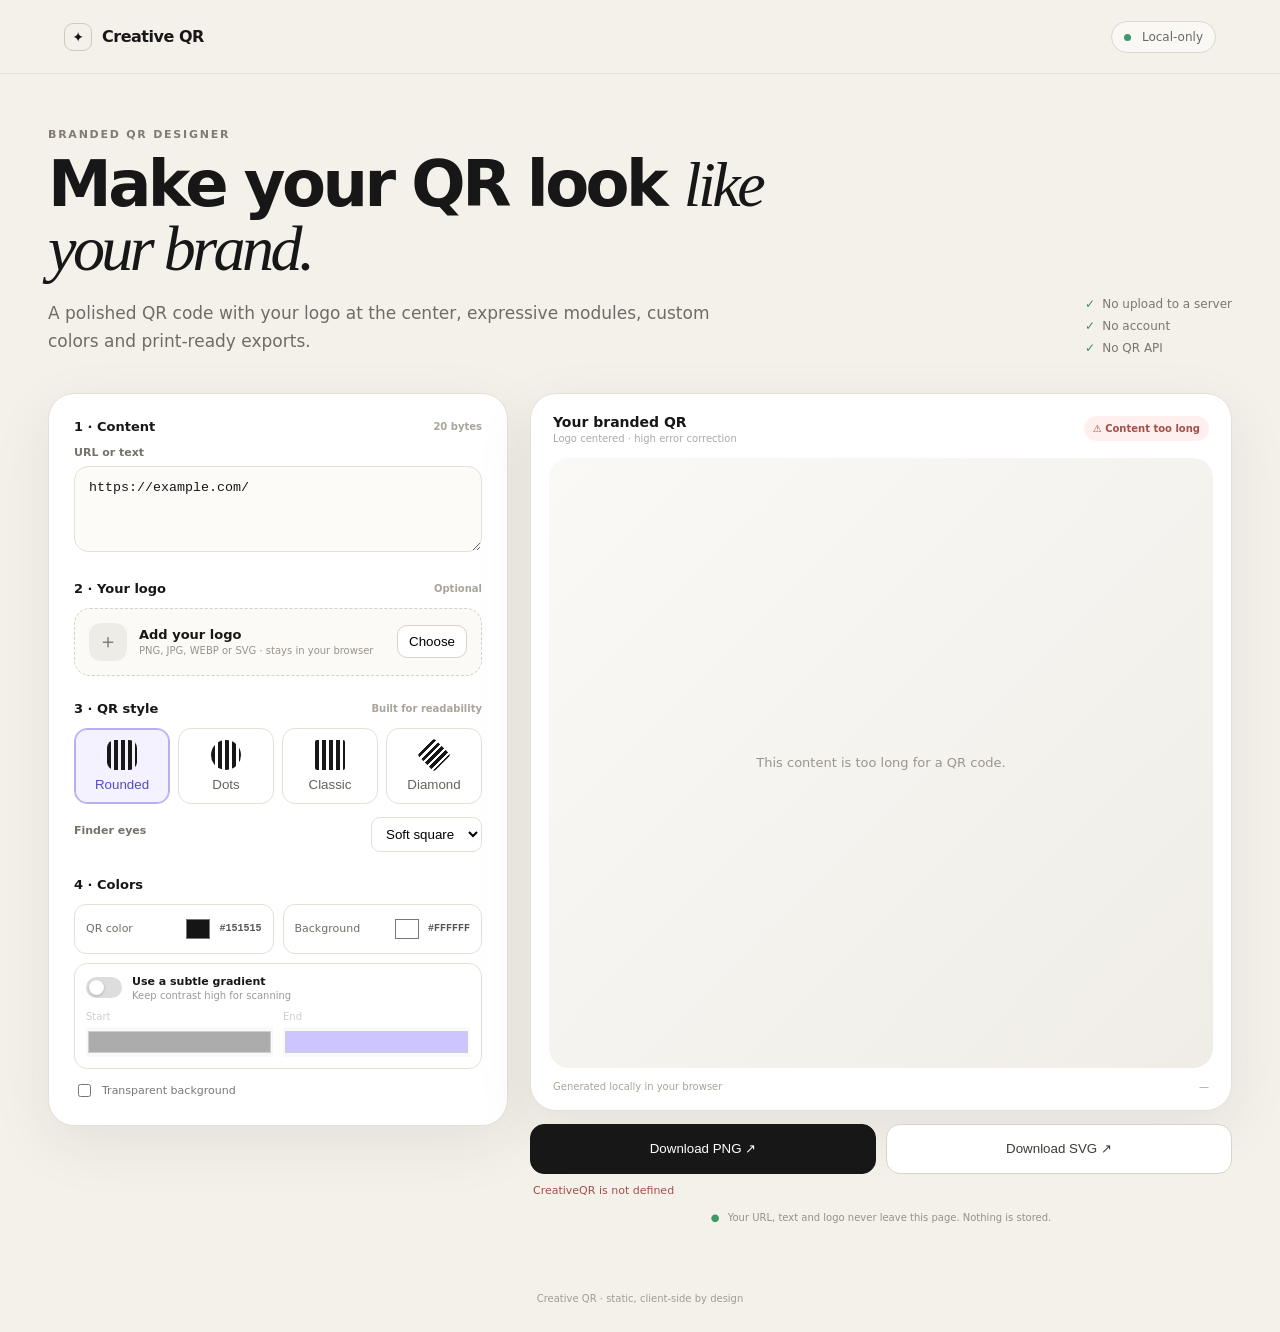
==== index.html @ ebb6e513 "Add files via upload" ====
<!doctype html>
<html lang="en">
<head>
<meta charset="utf-8"><meta name="viewport" content="width=device-width,initial-scale=1">
<meta name="theme-color" content="#f4f1eb"><title>Creative QR — branded QR designer</title>
<link rel="stylesheet" href="style.css">
</head>
<body>
<header class="topbar"><a class="brand" href="#" aria-label="Creative QR home"><span class="brand-mark">✦</span><span>Creative QR</span></a><span class="local-badge"><span class="dot"></span> Local-only</span></header>
<main class="shell">
<section class="hero"><div><p class="eyebrow">BRANDED QR DESIGNER</p><h1>Make your QR look <em>like your brand.</em></h1><p class="lede">A polished QR code with your logo at the center, expressive modules, custom colors and print-ready exports.</p></div><div class="hero-points"><span>No upload to a server</span><span>No account</span><span>No QR API</span></div></section>
<div class="workspace">
<section class="controls card">
  <div class="section-title"><span>1 · Content</span><span class="tiny" id="charCount">0 bytes</span></div>
  <div class="field"><label for="content">URL or text</label><textarea id="content" rows="3" spellcheck="false">https://example.com/</textarea></div>

  <div class="section-title"><span>2 · Your logo</span><span class="tiny">Optional</span></div>
  <div class="logo-upload" id="logoDrop">
    <input id="logoFile" type="file" accept="image/png,image/jpeg,image/webp,image/svg+xml" hidden>
    <div class="upload-icon">＋</div><div class="upload-copy"><strong id="uploadTitle">Add your logo</strong><small id="uploadHint">PNG, JPG, WEBP or SVG · stays in your browser</small></div><button type="button" id="chooseLogo" class="mini-btn">Choose</button>
  </div>
  <div class="logo-controls disabled" id="logoControls">
    <label class="range-line"><span>Logo size</span><output id="logoSizeOut">22%</output><input id="logoSize" type="range" min="14" max="30" value="22"></label>
    <div class="segmented" role="group" aria-label="Logo shape"><button class="seg active" data-logo-shape="square">Rounded square</button><button class="seg" data-logo-shape="circle">Circle</button></div>
    <button type="button" id="removeLogo" class="text-btn">Remove logo</button>
  </div>

  <div class="section-title"><span>3 · QR style</span><span class="tiny">Built for readability</span></div>
  <div class="style-grid">
    <button class="style-btn active" data-style="rounded"><span class="style-preview rounded-preview"></span><span>Rounded</span></button>
    <button class="style-btn" data-style="circle"><span class="style-preview circle-preview"></span><span>Dots</span></button>
    <button class="style-btn" data-style="square"><span class="style-preview square-preview"></span><span>Classic</span></button>
    <button class="style-btn" data-style="diamond"><span class="style-preview diamond-preview"></span><span>Diamond</span></button>
  </div>
  <div class="eye-row"><label for="eyeStyle">Finder eyes</label><select id="eyeStyle"><option value="soft">Soft square</option><option value="classic">Classic</option><option value="circle">Circle</option></select></div>

  <div class="section-title"><span>4 · Colors</span></div>
  <div class="color-grid">
    <label class="color-field"><span>QR color</span><span><input id="fg" type="color" value="#151515"><code id="fgHex">#151515</code></span></label>
    <label class="color-field"><span>Background</span><span><input id="bg" type="color" value="#ffffff"><code id="bgHex">#FFFFFF</code></span></label>
  </div>
  <div class="gradient-card"><div class="toggle-line"><label class="switch"><input id="gradient" type="checkbox"><span></span></label><div><strong>Use a subtle gradient</strong><small>Keep contrast high for scanning</small></div></div><div id="gradientColors" class="gradient-colors disabled"><label>Start <input id="ga" type="color" value="#151515"></label><label>End <input id="gb" type="color" value="#725cff"></label></div></div>
  <label class="check-line"><input id="transparent" type="checkbox"><span>Transparent background</span></label>
</section>
<section class="preview-col">
  <div class="preview-card card"><div class="preview-head"><div><span class="preview-title">Your branded QR</span><span class="preview-sub">Logo centered · high error correction</span></div><span id="status" class="status good">✓ Scan-ready</span></div><div id="preview" class="preview"><div class="empty">Generating…</div></div><div class="preview-foot"><span>Generated locally in your browser</span><span id="versionInfo">—</span></div></div>
  <div class="download-row"><button id="png" class="download primary">Download PNG <span>↗</span></button><button id="svg" class="download">Download SVG <span>↗</span></button></div>
  <p id="message" class="message"></p>
  <div class="privacy-note"><span>●</span> Your URL, text and logo never leave this page. Nothing is stored.</div>
</section>
</div>
</main><footer>Creative QR · static, client-side by design</footer>
<script src="src/qr-engine.js"></script><script src="app.js"></script>
</body></html>
---- style.css ----
:root{--paper:#f4f1eb;--card:#fff;--ink:#171717;--muted:#77736c;--line:#e5e0d7;--accent:#6e5cf4;--accent-soft:#eeeaff;--good:#28734b;--warn:#a46714;--shadow:0 18px 60px rgba(35,30,20,.08)}*{box-sizing:border-box}html{background:var(--paper)}body{margin:0;color:var(--ink);font-family:Inter,ui-sans-serif,system-ui,-apple-system,BlinkMacSystemFont,"Segoe UI",sans-serif;min-height:100vh}.topbar{height:74px;border-bottom:1px solid rgba(30,25,18,.08);display:flex;align-items:center;justify-content:space-between;padding:0 5vw}.brand{display:flex;gap:10px;align-items:center;color:inherit;text-decoration:none;font-weight:800;letter-spacing:-.03em}.brand-mark{display:grid;place-items:center;width:28px;height:28px;border:1px solid #cfc9bf;border-radius:9px;font-size:14px}.local-badge{font-size:12px;color:#6c6861;border:1px solid #ddd7cd;background:#faf8f4;border-radius:999px;padding:8px 12px}.dot{display:inline-block;width:7px;height:7px;border-radius:50%;background:#3d9a68;margin-right:7px}.shell{max-width:1240px;margin:auto;padding:54px 28px 70px}.hero{display:flex;justify-content:space-between;gap:40px;align-items:end;margin-bottom:38px}.eyebrow{font-size:11px;font-weight:800;letter-spacing:.16em;color:#817b72;margin:0 0 12px}.hero h1{font-size:clamp(40px,5vw,68px);line-height:.98;letter-spacing:-.055em;margin:0;max-width:760px}.hero h1 em{font-family:Georgia,serif;font-weight:500}.lede{max-width:690px;color:#706c65;font-size:17px;line-height:1.6;margin:20px 0 0}.hero-points{display:flex;flex-direction:column;gap:8px;white-space:nowrap;color:#7b766e;font-size:12px}.hero-points span:before{content:'✓';margin-right:7px;color:#3b8b61}.workspace{display:grid;grid-template-columns:minmax(360px,460px) minmax(0,1fr);gap:22px;align-items:start}.card{background:var(--card);border:1px solid var(--line);border-radius:26px;box-shadow:var(--shadow)}.controls{padding:25px}.section-title{display:flex;justify-content:space-between;align-items:center;font-size:13px;font-weight:800;margin:0 0 12px}.section-title:not(:first-child){margin-top:25px}.tiny{font-size:10px;color:#aaa49a;font-weight:600}.field label,.eye-row label{display:block;font-size:11px;color:#777269;margin:0 0 7px;font-weight:700}.field textarea{width:100%;resize:vertical;border:1px solid var(--line);border-radius:14px;padding:13px 14px;font:14px/1.5 inherit;color:var(--ink);outline:none;background:#fcfbf8;min-height:86px}.field textarea:focus{border-color:#aaa1e9;box-shadow:0 0 0 3px var(--accent-soft)}.logo-upload{display:flex;align-items:center;gap:12px;border:1px dashed #d6d0c6;background:#fbfaf7;border-radius:16px;padding:14px;cursor:pointer;transition:.18s}.logo-upload:hover,.logo-upload.drag{border-color:#9e94ed;background:#f8f6ff}.upload-icon{width:38px;height:38px;border-radius:12px;background:#eeece7;display:grid;place-items:center;font-size:20px;color:#777269}.upload-copy{display:flex;flex-direction:column;gap:3px;flex:1}.upload-copy strong{font-size:13px}.upload-copy small{font-size:10px;color:#99938a}.mini-btn{border:1px solid #d8d2c8;background:#fff;border-radius:10px;padding:8px 11px;font:700 11px inherit;cursor:pointer}.logo-controls{padding:13px 2px 0}.logo-controls.disabled{display:none}.range-line{display:grid;grid-template-columns:1fr auto;gap:8px;align-items:center;font-size:12px;color:#716d66}.range-line output{font-size:11px;color:#aaa}.range-line input{grid-column:1/-1;width:100%;accent-color:var(--accent)}.segmented{display:flex;gap:6px;margin:12px 0}.seg{flex:1;border:1px solid var(--line);background:#fff;border-radius:10px;padding:8px;font:700 10px inherit;color:#777;cursor:pointer}.seg.active{border-color:#b6aef1;background:#f2efff;color:#5e50cf}.text-btn{border:0;background:none;padding:2px 0;color:#8d625c;font:700 11px inherit;cursor:pointer}.style-grid{display:grid;grid-template-columns:repeat(4,1fr);gap:8px}.style-btn{border:1px solid var(--line);background:#fff;border-radius:13px;padding:11px 5px;display:flex;align-items:center;gap:7px;justify-content:center;flex-direction:column;font:700 10px inherit;color:#67635c;cursor:pointer}.style-btn.active{border-color:#b7aff0;background:#f5f2ff;color:#5548c8;box-shadow:inset 0 0 0 1px #b7aff0}.style-preview{display:block;width:30px;height:30px;position:relative;background:repeating-linear-gradient(90deg,#171717 0 4px,transparent 4px 7px);border-radius:8px}.circle-preview{border-radius:50%}.square-preview{border-radius:2px}.diamond-preview{transform:scale(.78) rotate(45deg);border-radius:3px}.eye-row{display:flex;align-items:center;justify-content:space-between;margin-top:13px}.eye-row select{border:1px solid var(--line);background:#fff;border-radius:9px;padding:8px 10px;font:11px inherit}.color-grid{display:grid;grid-template-columns:1fr 1fr;gap:9px}.color-field{display:flex;justify-content:space-between;align-items:center;border:1px solid var(--line);border-radius:12px;padding:10px 11px;font-size:11px;color:#716d66}.color-field>span:last-child{display:flex;align-items:center;gap:7px}.color-field input{width:28px;height:28px;padding:0;border:0;background:none;cursor:pointer}.color-field code{font:600 10px ui-monospace,SFMono-Regular,Menlo,monospace;color:#555}.gradient-card{margin-top:9px;border:1px solid var(--line);border-radius:13px;padding:11px}.toggle-line{display:flex;gap:10px;align-items:center}.toggle-line strong{display:block;font-size:11px}.toggle-line small{display:block;color:#999;font-size:10px;margin-top:2px}.switch{position:relative;width:36px;height:21px;display:block}.switch input{display:none}.switch span{position:absolute;inset:0;border-radius:20px;background:#ddd}.switch span:after{content:'';position:absolute;width:15px;height:15px;top:3px;left:3px;background:white;border-radius:50%;transition:.15s;box-shadow:0 1px 3px #aaa}.switch input:checked+span{background:var(--accent)}.switch input:checked+span:after{transform:translateX(15px)}.gradient-colors{display:flex;gap:10px;padding-top:10px}.gradient-colors.disabled{opacity:.35;pointer-events:none}.gradient-colors label{flex:1;font-size:10px;color:#777}.gradient-colors input{display:block;margin-top:5px;width:100%;height:30px;border:0;padding:0}.check-line{display:flex;gap:8px;align-items:center;margin-top:12px;font-size:11px;color:#777}.check-line input{accent-color:var(--accent)}.preview-col{min-width:0}.preview-card{padding:18px}.preview-head{display:flex;align-items:center;justify-content:space-between;padding:2px 4px 14px}.preview-title{display:block;font-size:14px;font-weight:800}.preview-sub{display:block;font-size:10px;color:#aaa;margin-top:3px}.status{font-size:10px;border-radius:999px;padding:7px 9px;font-weight:800}.status.good{background:#eef8f1;color:var(--good)}.status.warn{background:#fff6e8;color:var(--warn)}.status.bad{background:#fff0ef;color:#a24f49}.preview{min-height:610px;border-radius:20px;background:linear-gradient(135deg,#faf9f6,#f0ede7);display:grid;place-items:center;overflow:hidden;padding:46px}.preview svg{width:min(100%,520px);height:auto;display:block;filter:drop-shadow(0 14px 24px rgba(20,18,12,.08))}.empty{color:#9b968d;font-size:13px}.preview-foot{display:flex;justify-content:space-between;padding:13px 4px 0;color:#aaa39a;font-size:10px}.download-row{display:grid;grid-template-columns:1fr 1fr;gap:10px;margin-top:13px}.download{height:50px;border:1px solid #d9d3ca;background:#fff;border-radius:14px;font:800 12px inherit;color:#3f3b35;cursor:pointer}.download.primary{background:#171717;color:#fff;border-color:#171717}.download:hover{transform:translateY(-1px)}.message{min-height:18px;color:#a24f49;font-size:11px;margin:10px 3px}.privacy-note{font-size:10px;color:#969088;text-align:center;margin-top:9px}.privacy-note span{color:#3d9a68;margin-right:5px}footer{text-align:center;color:#a19b92;font-size:10px;padding:0 0 28px}@media(max-width:900px){.hero{align-items:start;flex-direction:column}.hero-points{flex-direction:row;flex-wrap:wrap}.workspace{grid-template-columns:1fr}.preview{min-height:500px}}@media(max-width:560px){.shell{padding:32px 15px 50px}.topbar{padding:0 18px}.hero h1{font-size:42px}.controls{padding:18px;border-radius:20px}.style-grid{grid-template-columns:repeat(2,1fr)}.preview{min-height:390px;padding:22px}.download-row{grid-template-columns:1fr}.color-grid{grid-template-columns:1fr}.hero-points{font-size:10px}.preview-head{align-items:start;gap:10px}}
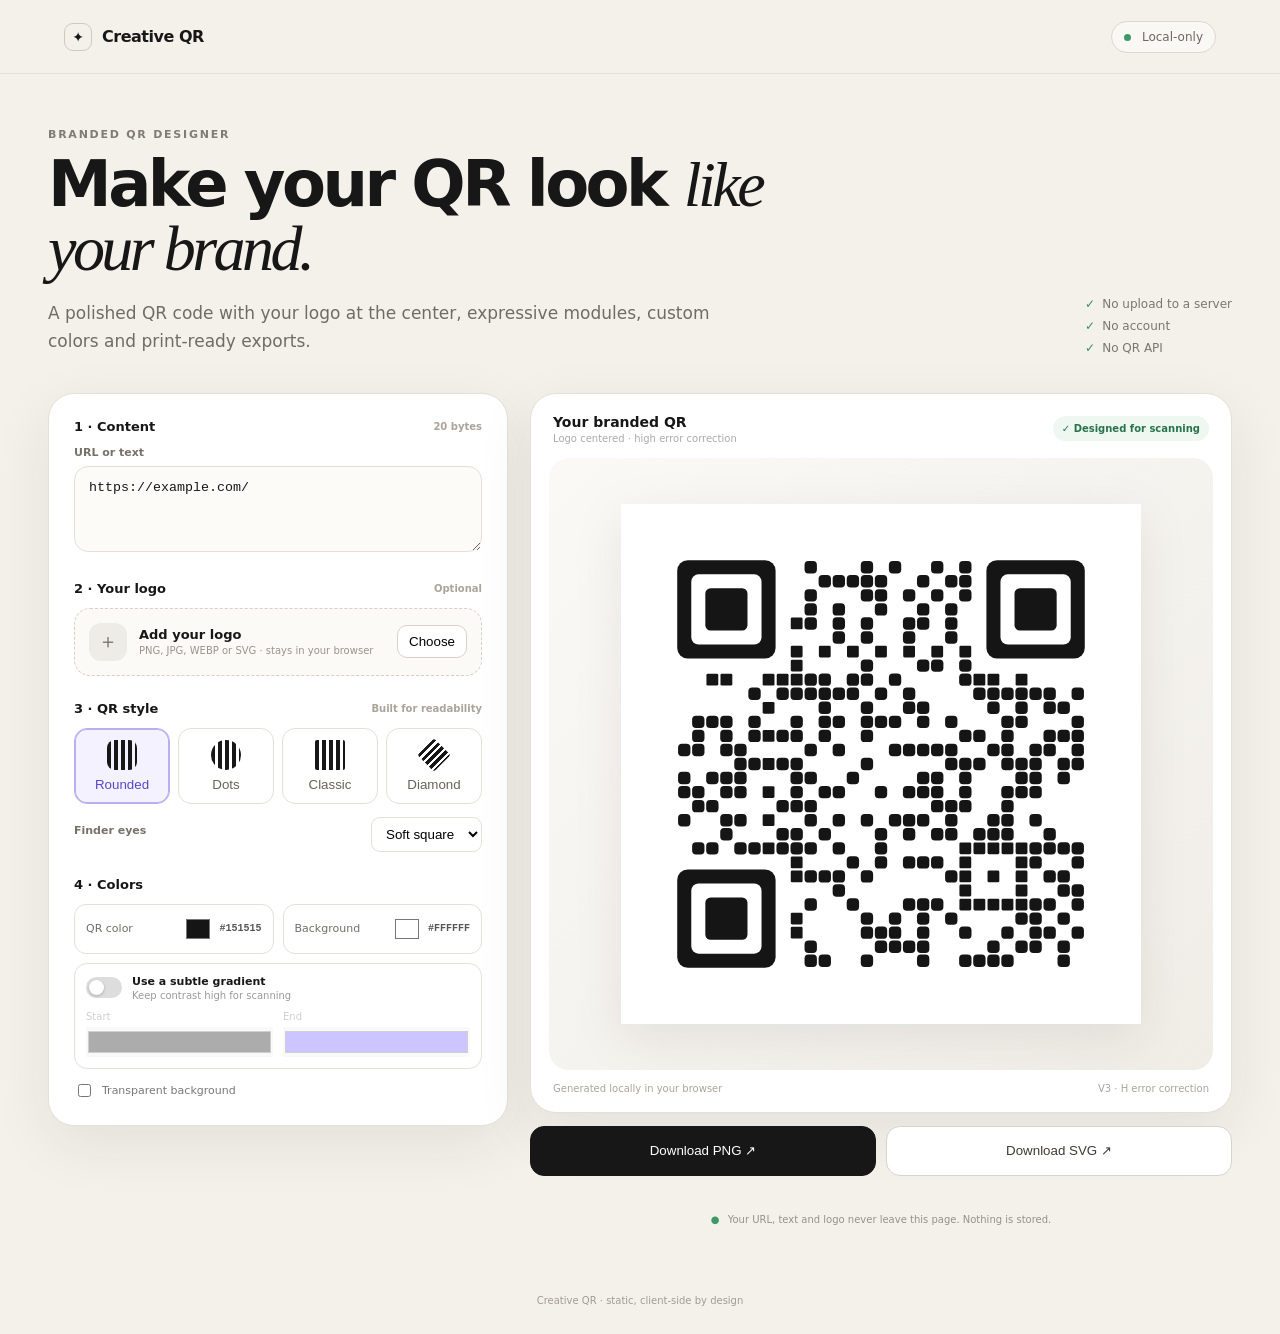
==== commit 18abb614: "Rename index-5.html to index.html" ====
--- a/index.html
+++ b/index.html
@@ -3,7 +3,10 @@
 <head>
 <meta charset="utf-8"><meta name="viewport" content="width=device-width,initial-scale=1">
 <meta name="theme-color" content="#f4f1eb"><title>Creative QR — branded QR designer</title>
-<link rel="stylesheet" href="style.css">
+<style>
+:root{--paper:#f4f1eb;--card:#fff;--ink:#171717;--muted:#77736c;--line:#e5e0d7;--accent:#6e5cf4;--accent-soft:#eeeaff;--good:#28734b;--warn:#a46714;--shadow:0 18px 60px rgba(35,30,20,.08)}*{box-sizing:border-box}html{background:var(--paper)}body{margin:0;color:var(--ink);font-family:Inter,ui-sans-serif,system-ui,-apple-system,BlinkMacSystemFont,"Segoe UI",sans-serif;min-height:100vh}.topbar{height:74px;border-bottom:1px solid rgba(30,25,18,.08);display:flex;align-items:center;justify-content:space-between;padding:0 5vw}.brand{display:flex;gap:10px;align-items:center;color:inherit;text-decoration:none;font-weight:800;letter-spacing:-.03em}.brand-mark{display:grid;place-items:center;width:28px;height:28px;border:1px solid #cfc9bf;border-radius:9px;font-size:14px}.local-badge{font-size:12px;color:#6c6861;border:1px solid #ddd7cd;background:#faf8f4;border-radius:999px;padding:8px 12px}.dot{display:inline-block;width:7px;height:7px;border-radius:50%;background:#3d9a68;margin-right:7px}.shell{max-width:1240px;margin:auto;padding:54px 28px 70px}.hero{display:flex;justify-content:space-between;gap:40px;align-items:end;margin-bottom:38px}.eyebrow{font-size:11px;font-weight:800;letter-spacing:.16em;color:#817b72;margin:0 0 12px}.hero h1{font-size:clamp(40px,5vw,68px);line-height:.98;letter-spacing:-.055em;margin:0;max-width:760px}.hero h1 em{font-family:Georgia,serif;font-weight:500}.lede{max-width:690px;color:#706c65;font-size:17px;line-height:1.6;margin:20px 0 0}.hero-points{display:flex;flex-direction:column;gap:8px;white-space:nowrap;color:#7b766e;font-size:12px}.hero-points span:before{content:'✓';margin-right:7px;color:#3b8b61}.workspace{display:grid;grid-template-columns:minmax(360px,460px) minmax(0,1fr);gap:22px;align-items:start}.card{background:var(--card);border:1px solid var(--line);border-radius:26px;box-shadow:var(--shadow)}.controls{padding:25px}.section-title{display:flex;justify-content:space-between;align-items:center;font-size:13px;font-weight:800;margin:0 0 12px}.section-title:not(:first-child){margin-top:25px}.tiny{font-size:10px;color:#aaa49a;font-weight:600}.field label,.eye-row label{display:block;font-size:11px;color:#777269;margin:0 0 7px;font-weight:700}.field textarea{width:100%;resize:vertical;border:1px solid var(--line);border-radius:14px;padding:13px 14px;font:14px/1.5 inherit;color:var(--ink);outline:none;background:#fcfbf8;min-height:86px}.field textarea:focus{border-color:#aaa1e9;box-shadow:0 0 0 3px var(--accent-soft)}.logo-upload{display:flex;align-items:center;gap:12px;border:1px dashed #d6d0c6;background:#fbfaf7;border-radius:16px;padding:14px;cursor:pointer;transition:.18s}.logo-upload:hover,.logo-upload.drag{border-color:#9e94ed;background:#f8f6ff}.upload-icon{width:38px;height:38px;border-radius:12px;background:#eeece7;display:grid;place-items:center;font-size:20px;color:#777269}.upload-copy{display:flex;flex-direction:column;gap:3px;flex:1}.upload-copy strong{font-size:13px}.upload-copy small{font-size:10px;color:#99938a}.mini-btn{border:1px solid #d8d2c8;background:#fff;border-radius:10px;padding:8px 11px;font:700 11px inherit;cursor:pointer}.logo-controls{padding:13px 2px 0}.logo-controls.disabled{display:none}.range-line{display:grid;grid-template-columns:1fr auto;gap:8px;align-items:center;font-size:12px;color:#716d66}.range-line output{font-size:11px;color:#aaa}.range-line input{grid-column:1/-1;width:100%;accent-color:var(--accent)}.segmented{display:flex;gap:6px;margin:12px 0}.seg{flex:1;border:1px solid var(--line);background:#fff;border-radius:10px;padding:8px;font:700 10px inherit;color:#777;cursor:pointer}.seg.active{border-color:#b6aef1;background:#f2efff;color:#5e50cf}.text-btn{border:0;background:none;padding:2px 0;color:#8d625c;font:700 11px inherit;cursor:pointer}.style-grid{display:grid;grid-template-columns:repeat(4,1fr);gap:8px}.style-btn{border:1px solid var(--line);background:#fff;border-radius:13px;padding:11px 5px;display:flex;align-items:center;gap:7px;justify-content:center;flex-direction:column;font:700 10px inherit;color:#67635c;cursor:pointer}.style-btn.active{border-color:#b7aff0;background:#f5f2ff;color:#5548c8;box-shadow:inset 0 0 0 1px #b7aff0}.style-preview{display:block;width:30px;height:30px;position:relative;background:repeating-linear-gradient(90deg,#171717 0 4px,transparent 4px 7px);border-radius:8px}.circle-preview{border-radius:50%}.square-preview{border-radius:2px}.diamond-preview{transform:scale(.78) rotate(45deg);border-radius:3px}.eye-row{display:flex;align-items:center;justify-content:space-between;margin-top:13px}.eye-row select{border:1px solid var(--line);background:#fff;border-radius:9px;padding:8px 10px;font:11px inherit}.color-grid{display:grid;grid-template-columns:1fr 1fr;gap:9px}.color-field{display:flex;justify-content:space-between;align-items:center;border:1px solid var(--line);border-radius:12px;padding:10px 11px;font-size:11px;color:#716d66}.color-field>span:last-child{display:flex;align-items:center;gap:7px}.color-field input{width:28px;height:28px;padding:0;border:0;background:none;cursor:pointer}.color-field code{font:600 10px ui-monospace,SFMono-Regular,Menlo,monospace;color:#555}.gradient-card{margin-top:9px;border:1px solid var(--line);border-radius:13px;padding:11px}.toggle-line{display:flex;gap:10px;align-items:center}.toggle-line strong{display:block;font-size:11px}.toggle-line small{display:block;color:#999;font-size:10px;margin-top:2px}.switch{position:relative;width:36px;height:21px;display:block}.switch input{display:none}.switch span{position:absolute;inset:0;border-radius:20px;background:#ddd}.switch span:after{content:'';position:absolute;width:15px;height:15px;top:3px;left:3px;background:white;border-radius:50%;transition:.15s;box-shadow:0 1px 3px #aaa}.switch input:checked+span{background:var(--accent)}.switch input:checked+span:after{transform:translateX(15px)}.gradient-colors{display:flex;gap:10px;padding-top:10px}.gradient-colors.disabled{opacity:.35;pointer-events:none}.gradient-colors label{flex:1;font-size:10px;color:#777}.gradient-colors input{display:block;margin-top:5px;width:100%;height:30px;border:0;padding:0}.check-line{display:flex;gap:8px;align-items:center;margin-top:12px;font-size:11px;color:#777}.check-line input{accent-color:var(--accent)}.preview-col{min-width:0}.preview-card{padding:18px}.preview-head{display:flex;align-items:center;justify-content:space-between;padding:2px 4px 14px}.preview-title{display:block;font-size:14px;font-weight:800}.preview-sub{display:block;font-size:10px;color:#aaa;margin-top:3px}.status{font-size:10px;border-radius:999px;padding:7px 9px;font-weight:800}.status.good{background:#eef8f1;color:var(--good)}.status.warn{background:#fff6e8;color:var(--warn)}.status.bad{background:#fff0ef;color:#a24f49}.preview{min-height:610px;border-radius:20px;background:linear-gradient(135deg,#faf9f6,#f0ede7);display:grid;place-items:center;overflow:hidden;padding:46px}.preview svg{width:min(100%,520px);height:auto;display:block;filter:drop-shadow(0 14px 24px rgba(20,18,12,.08))}.empty{color:#9b968d;font-size:13px}.preview-foot{display:flex;justify-content:space-between;padding:13px 4px 0;color:#aaa39a;font-size:10px}.download-row{display:grid;grid-template-columns:1fr 1fr;gap:10px;margin-top:13px}.download{height:50px;border:1px solid #d9d3ca;background:#fff;border-radius:14px;font:800 12px inherit;color:#3f3b35;cursor:pointer}.download.primary{background:#171717;color:#fff;border-color:#171717}.download:hover{transform:translateY(-1px)}.message{min-height:18px;color:#a24f49;font-size:11px;margin:10px 3px}.privacy-note{font-size:10px;color:#969088;text-align:center;margin-top:9px}.privacy-note span{color:#3d9a68;margin-right:5px}footer{text-align:center;color:#a19b92;font-size:10px;padding:0 0 28px}@media(max-width:900px){.hero{align-items:start;flex-direction:column}.hero-points{flex-direction:row;flex-wrap:wrap}.workspace{grid-template-columns:1fr}.preview{min-height:500px}}@media(max-width:560px){.shell{padding:32px 15px 50px}.topbar{padding:0 18px}.hero h1{font-size:42px}.controls{padding:18px;border-radius:20px}.style-grid{grid-template-columns:repeat(2,1fr)}.preview{min-height:390px;padding:22px}.download-row{grid-template-columns:1fr}.color-grid{grid-template-columns:1fr}.hero-points{font-size:10px}.preview-head{align-items:start;gap:10px}}
+
+</style>
 </head>
 <body>
 <header class="topbar"><a class="brand" href="#" aria-label="Creative QR home"><span class="brand-mark">✦</span><span>Creative QR</span></a><span class="local-badge"><span class="dot"></span> Local-only</span></header>
@@ -50,5 +53,123 @@
 </section>
 </div>
 </main><footer>Creative QR · static, client-side by design</footer>
-<script src="src/qr-engine.js"></script><script src="app.js"></script>
+<script>
+/*
+ * Creative QR — local QR encoder
+ *
+ * The matrix encoder is a compact browser port of the QR construction used by
+ * the Python `qrcode` project (MIT), with the RS block table derived from its
+ * published constants. No network requests are made by this file.
+ */
+(function(global) {
+  'use strict';
+  const RS_H = [[[1, 26, 9]], [[1, 44, 16]], [[2, 35, 13]], [[4, 25, 9]], [[2, 33, 11], [2, 34, 12]], [[4, 43, 15]], [[4, 39, 13], [1, 40, 14]], [[4, 40, 14], [2, 41, 15]], [[4, 36, 12], [4, 37, 13]], [[6, 43, 15], [2, 44, 16]], [[3, 36, 12], [8, 37, 13]], [[7, 42, 14], [4, 43, 15]], [[12, 33, 11], [4, 34, 12]], [[11, 36, 12], [5, 37, 13]], [[11, 36, 12], [7, 37, 13]], [[3, 45, 15], [13, 46, 16]], [[2, 42, 14], [17, 43, 15]], [[2, 42, 14], [19, 43, 15]], [[9, 39, 13], [16, 40, 14]], [[15, 43, 15], [10, 44, 16]], [[19, 46, 16], [6, 47, 17]], [[34, 37, 13]], [[16, 45, 15], [14, 46, 16]], [[30, 46, 16], [2, 47, 17]], [[22, 45, 15], [13, 46, 16]], [[33, 46, 16], [4, 47, 17]], [[12, 45, 15], [28, 46, 16]], [[11, 45, 15], [31, 46, 16]], [[19, 45, 15], [26, 46, 16]], [[23, 45, 15], [25, 46, 16]], [[23, 45, 15], [28, 46, 16]], [[19, 45, 15], [35, 46, 16]], [[11, 45, 15], [46, 46, 16]], [[59, 46, 16], [1, 47, 17]], [[22, 45, 15], [41, 46, 16]], [[2, 45, 15], [64, 46, 16]], [[24, 45, 15], [46, 46, 16]], [[42, 45, 15], [32, 46, 16]], [[10, 45, 15], [67, 46, 16]], [[20, 45, 15], [61, 46, 16]]];
+  const ALIGN = [[], [6, 18], [6, 22], [6, 26], [6, 30], [6, 34], [6, 22, 38], [6, 24, 42], [6, 26, 46], [6, 28, 50], [6, 30, 54], [6, 32, 58], [6, 34, 62], [6, 26, 46, 66], [6, 26, 48, 70], [6, 26, 50, 74], [6, 30, 54, 78], [6, 30, 56, 82], [6, 30, 58, 86], [6, 34, 62, 90], [6, 28, 50, 72, 94], [6, 26, 50, 74, 98], [6, 30, 54, 78, 102], [6, 28, 54, 80, 106], [6, 32, 58, 84, 110], [6, 30, 58, 86, 114], [6, 34, 62, 90, 118], [6, 26, 50, 74, 98, 122], [6, 30, 54, 78, 102, 126], [6, 26, 52, 78, 104, 130], [6, 30, 56, 82, 108, 134], [6, 34, 60, 86, 112, 138], [6, 30, 58, 86, 114, 142], [6, 34, 62, 90, 118, 146], [6, 30, 54, 78, 102, 126, 150], [6, 24, 50, 76, 102, 128, 154], [6, 28, 54, 80, 106, 132, 158], [6, 32, 58, 84, 110, 136, 162], [6, 26, 54, 82, 110, 138, 166], [6, 30, 58, 86, 114, 142, 170]];
+  const G15=(1<<10)|(1<<8)|(1<<5)|(1<<4)|(1<<2)|(1<<1)|1;
+  const G18=(1<<12)|(1<<11)|(1<<10)|(1<<9)|(1<<8)|(1<<5)|(1<<2)|1;
+  const G15_MASK=(1<<14)|(1<<12)|(1<<10)|(1<<4)|(1<<1);
+  const ECC_FORMAT=2; // QR H error correction format bits 10.
+
+  function bchDigit(x) { let n=0; while(x){n++;x>>>=1;} return n; }
+  function bchTypeInfo(data) { let d=data<<10; while(bchDigit(d)-bchDigit(G15)>=0) d ^= G15 << (bchDigit(d)-bchDigit(G15)); return ((data<<10)|d)^G15_MASK; }
+  function bchTypeNumber(data) { let d=data<<12; while(bchDigit(d)-bchDigit(G18)>=0) d ^= G18 << (bchDigit(d)-bchDigit(G18)); return (data<<12)|d; }
+  function maskFunc(p,i,j) {
+    if(p===0) return (i+j)%2===0; if(p===1) return i%2===0; if(p===2) return j%3===0;
+    if(p===3) return (i+j)%3===0; if(p===4) return (Math.floor(i/2)+Math.floor(j/3))%2===0;
+    if(p===5) return ((i*j)%2+(i*j)%3)===0; if(p===6) return (((i*j)%2+(i*j)%3)%2)===0;
+    return (((i*j)%3+(i+j)%2)%2)===0;
+  }
+  class Bits { constructor(){this.a=[];this.n=0;} put(v,n){for(let i=n-1;i>=0;i--)this.putBit(((v>>>i)&1)!==0);} putBit(bit){const k=this.n>>3;if(this.a.length<=k)this.a.push(0);if(bit)this.a[k]|=0x80>>(this.n&7);this.n++;} get(i){return ((this.a[i>>3]>>(7-(i&7)))&1)!==0;} }
+
+  function utf8(s) { const out=[]; for(const ch of s) { const cp=ch.codePointAt(0); if(cp<=0x7f) out.push(cp); else if(cp<=0x7ff) out.push(0xc0|(cp>>6),0x80|(cp&63)); else if(cp<=0xffff) out.push(0xe0|(cp>>12),0x80|((cp>>6)&63),0x80|(cp&63)); else out.push(0xf0|(cp>>18),0x80|((cp>>12)&63),0x80|((cp>>6)&63),0x80|(cp&63)); } return out; }
+  function gfMul(a,b) { let r=0; for(let i=0;i<8;i++){if(b&1)r^=a; const hi=a&0x80;a=(a<<1)&255;if(hi)a^=0x1d;b>>>=1;} return r; }
+  function rsGenerator(deg) { let g=[1]; for(let i=0;i<deg;i++){const root=(()=>{let x=1;for(let k=0;k<i;k++)x=gfMul(x,2);return x;})(); const ng=new Array(g.length+1).fill(0); for(let j=0;j<g.length;j++){ng[j]^=g[j];ng[j+1]^=gfMul(g[j],root);} g=ng;} return g.slice(1); }
+  const GEN=Array.from({length:31},(_,d)=>d?rsGenerator(d):[]);
+  function rsRemainder(data, ec) { const gen=GEN[ec], r=new Uint8Array(ec); for(const b of data){const f=b^r[0]; r.copyWithin(0,1);r[ec-1]=0;for(let j=0;j<ec;j++)r[j]^=gfMul(gen[j],f);} return Array.from(r); }
+
+  function blocksFor(v) { const e=RS_H[v-1], a=[]; for(const g of e) for(let i=0;i<g[0];i++) a.push({total:g[1],data:g[2]}); return a; }
+  function dataCodewords(bytes,v) {
+    const blocks=blocksFor(v), cap=blocks.reduce((s,b)=>s+b.data,0)*8;
+    const bits=new Bits(); bits.put(0x4,4); bits.put(bytes.length,v<10?8:16); for(const b of bytes)bits.put(b,8);
+    if(bits.n>cap) return null; for(let i=0;i<Math.min(4,cap-bits.n);i++)bits.putBit(false); while(bits.n%8)bits.putBit(false);
+    let pad=true; while(bits.n<cap){bits.put(pad?0xec:0x11,8);pad=!pad;}
+    const dc=[]; for(let off=0;off<bits.a.length;){ const count=blocks[dc.length]?.data; if(count===undefined)break; dc.push(bits.a.slice(off,off+count)); off+=count; }
+    // The slice above groups bytes in data-block order.
+    const ecs=[]; let off=0; for(const b of blocks){const d=bits.a.slice(off,off+b.data);off+=b.data;ecs.push(rsRemainder(d,b.total-b.data));}
+    const out=[]; const maxD=Math.max(...blocks.map(b=>b.data)), maxE=Math.max(...blocks.map(b=>b.total-b.data));
+    for(let i=0;i<maxD;i++)for(let k=0;k<dc.length;k++)if(i<dc[k].length)out.push(dc[k][i]);
+    for(let i=0;i<maxE;i++)for(let k=0;k<ecs.length;k++)if(i<ecs[k].length)out.push(ecs[k][i]);
+    return out;
+  }
+
+  function blank(v) { const n=17+4*v, m=Array.from({length:n},()=>Array(n).fill(null)); const fn=Array.from({length:n},()=>Array(n).fill(false));
+    const set=(x,y,val,id=true)=>{if(x>=0&&y>=0&&x<n&&y<n){m[y][x]=val;fn[y][x]=id;}};
+    const finder=(ox,oy)=>{for(let dy=-1;dy<=7;dy++)for(let dx=-1;dx<=7;dx++){let val=false;if(dx>=0&&dx<=6&&dy>=0&&dy<=6&&(dx===0||dx===6||dy===0||dy===6||(dx>=2&&dx<=4&&dy>=2&&dy<=4)))val=true;set(ox+dx,oy+dy,val);}};
+    finder(0,0);finder(n-7,0);finder(0,n-7);
+    const ac=ALIGN[v-1]||[]; for(const y of ac)for(const x of ac){if(m[y][x]!==null)continue;for(let dy=-2;dy<=2;dy++)for(let dx=-2;dx<=2;dx++)set(x+dx,y+dy,Math.max(Math.abs(dx),Math.abs(dy))===2||(dx===0&&dy===0));}
+    for(let i=8;i<n-8;i++){if(m[6][i]===null)set(i,6,i%2===0);if(m[i][6]===null)set(6,i,i%2===0);}
+    // reserve format/version info
+    for(let i=0;i<15;i++){ if(i<6)set(8,i,false);else if(i<8)set(8,i+1,false);else set(8,n-15+i,false); if(i<8)set(n-i-1,8,false);else if(i<9)set(15-i,8,false);else set(15-i-1,8,false); }
+    set(8,n-8,true);
+    if(v>=7){const bits=bchTypeNumber(v);for(let i=0;i<18;i++){const bit=((bits>>>i)&1)!==0;const a=Math.floor(i/3),b=i%3+n-8-3;set(b,a,bit);set(a,b,bit);}}
+    return {m,fn,n};
+  }
+  function drawFormat(m,fn,v,mask,test=false) { const n=17+4*v,bits=bchTypeInfo((ECC_FORMAT<<3)|mask);for(let i=0;i<15;i++){const bit=!test&&((bits>>>i)&1)!==0;if(i<6)m[i][8]=bit;else if(i<8)m[i+1][8]=bit;else m[n-15+i][8]=bit;if(i<8)m[8][n-i-1]=bit;else if(i<9)m[8][15-i]=bit;else m[8][15-i-1]=bit;fn[i<6?i:i<8?i+1:n-15+i][8]=true;fn[8][i<8?n-i-1:i<9?15-i:15-i-1]=true;} m[n-8][8]=!test;fn[n-8][8]=true; }
+  function mapData(m,fn,data,mask) { const n=m.length;let row=n-1,inc=-1,bi=7,by=0;for(let col=n-1;col>0;col-=2){if(col===6)col--;while(true){for(const c of [col,col-1])if(!fn[row][c]){let dark=by<data.length?((data[by]>>>bi)&1)!==0:false;if(maskFunc(mask,row,c))dark=!dark;m[row][c]=dark;bi--;if(bi<0){by++;bi=7;}}row+=inc;if(row<0||row>=n){row-=inc;inc=-inc;break;}}}}
+  function penalty(m) { const n=m.length;let p=0;for(let y=0;y<n;y++){let run=1;for(let x=1;x<n;x++){if(m[y][x]===m[y][x-1])run++;else{if(run>=5)p+=3+run-5;run=1;}}if(run>=5)p+=3+run-5;}for(let x=0;x<n;x++){let run=1;for(let y=1;y<n;y++){if(m[y][x]===m[y-1][x])run++;else{if(run>=5)p+=3+run-5;run=1;}}if(run>=5)p+=3+run-5;}for(let y=0;y<n-1;y++)for(let x=0;x<n-1;x++){const s=m[y][x]+m[y][x+1]+m[y+1][x]+m[y+1][x+1];if(s===0||s===4)p+=3;}
+    const pat=(a)=>a.join('')==='10111010000'||a.join('')==='00001011101';for(let y=0;y<n;y++)for(let x=0;x<=n-11;x++)if(pat(m[y].slice(x,x+11).map(Boolean)))p+=40;for(let x=0;x<n;x++)for(let y=0;y<=n-11;y++){let a=[];for(let k=0;k<11;k++)a.push(!!m[y+k][x]);if(pat(a))p+=40;}
+    let dark=0;for(const r of m)for(const b of r)if(b)dark++;p+=Math.floor(Math.abs(dark*100/(n*n)-50)/5)*10;return p;
+  }
+  function makeMatrix(bytes,v,mask,test=false){const q=blank(v);drawFormat(q.m,q.fn,v,mask,test);const data=dataCodewords(bytes,v);mapData(q.m,q.fn,data,mask);return q;}
+  function encode(text, minVersion=1) { const bytes=utf8(text);let version=Math.max(1,Math.min(40,minVersion));while(version<=40&&!dataCodewords(bytes,version))version++;if(version>40)throw new Error(`This content is ${bytes.length.toLocaleString()} bytes. A version 40 QR with high error correction can hold about ${blocksFor(40).reduce((s,b)=>s+b.data,0).toLocaleString()} bytes in this encoder. Try a shorter URL or text.`);let bestMask=0,bestP=Infinity;for(let mask=0;mask<8;mask++){const q=makeMatrix(bytes,version,mask,true);const p=penalty(q.m);if(p<bestP){bestP=p;bestMask=mask;}}const final=makeMatrix(bytes,version,bestMask,false);return {...final,version,mask:bestMask,bytes:bytes.length}; }
+  global.CreativeQR={encode,versionCapacity:(v)=>blocksFor(v).reduce((s,b)=>s+b.data,0)};
+})(window);
+
+</script>
+<script>
+const $=s=>document.querySelector(s), $$=s=>[...document.querySelectorAll(s)];
+const content=$('#content'),preview=$('#preview'),message=$('#message'),status=$('#status');
+const state={style:'rounded',eye:'soft',fg:'#151515',bg:'#ffffff',gradient:false,transparent:false,ga:'#151515',gb:'#725cff',logo:null,logoShape:'square',logoSize:22,qr:null,svg:''};
+let timer=0;
+
+function hexInput(id,key,out){$(id).addEventListener('input',e=>{state[key]=e.target.value;$(out).textContent=e.target.value.toUpperCase();render()})}
+hexInput('#fg','fg','#fgHex');hexInput('#bg','bg','#bgHex');
+$$('.style-btn').forEach(b=>b.addEventListener('click',()=>{state.style=b.dataset.style;$$('.style-btn').forEach(x=>x.classList.toggle('active',x===b));render()}));
+$$('.seg').forEach(b=>b.addEventListener('click',()=>{state.logoShape=b.dataset.logoShape;$$('.seg').forEach(x=>x.classList.toggle('active',x===b));render()}));
+$('#eyeStyle').addEventListener('change',e=>{state.eye=e.target.value;render()});
+$('#gradient').addEventListener('change',e=>{state.gradient=e.target.checked;$('#gradientColors').classList.toggle('disabled',!state.gradient);render()});
+$('#transparent').addEventListener('change',e=>{state.transparent=e.target.checked;render()});
+$('#ga').addEventListener('input',e=>{state.ga=e.target.value;render()});$('#gb').addEventListener('input',e=>{state.gb=e.target.value;render()});
+content.addEventListener('input',()=>{clearTimeout(timer);timer=setTimeout(render,90)});
+$('#logoSize').addEventListener('input',e=>{state.logoSize=+e.target.value;$('#logoSizeOut').textContent=`${state.logoSize}%`;render()});
+
+const drop=$('#logoDrop'),file=$('#logoFile');
+$('#chooseLogo').addEventListener('click',e=>{e.stopPropagation();file.click()});drop.addEventListener('click',e=>{if(e.target.id!=='chooseLogo')file.click()});
+['dragenter','dragover'].forEach(ev=>drop.addEventListener(ev,e=>{e.preventDefault();drop.classList.add('drag')}));['dragleave','drop'].forEach(ev=>drop.addEventListener(ev,e=>{e.preventDefault();drop.classList.remove('drag')}));
+drop.addEventListener('drop',e=>{const f=e.dataTransfer.files[0];if(f)loadLogo(f)});file.addEventListener('change',e=>{const f=e.target.files[0];if(f)loadLogo(f)});
+$('#removeLogo').addEventListener('click',()=>{state.logo=null;file.value='';$('#logoControls').classList.add('disabled');$('#uploadTitle').textContent='Add your logo';$('#uploadHint').textContent='PNG, JPG, WEBP or SVG · stays in your browser';render()});
+
+function loadLogo(f){if(!/^image\/(png|jpeg|webp|svg\+xml)$/.test(f.type)){message.textContent='Please choose a PNG, JPG, WEBP or SVG logo.';return}if(f.size>6*1024*1024){message.textContent='That logo is larger than 6 MB. Please choose a smaller file.';return}const r=new FileReader();r.onload=()=>{const img=new Image();img.onload=()=>{const max=1200,scale=Math.min(1,max/img.naturalWidth,max/img.naturalHeight),w=Math.max(1,Math.round(img.naturalWidth*scale)),h=Math.max(1,Math.round(img.naturalHeight*scale));const c=document.createElement('canvas');c.width=w;c.height=h;const x=c.getContext('2d');x.drawImage(img,0,0,w,h);state.logo=c.toDataURL('image/png');$('#logoControls').classList.remove('disabled');$('#uploadTitle').textContent=f.name;$('#uploadHint').textContent='Loaded locally · ready to style';render()};img.onerror=()=>{message.textContent='That logo could not be read. Try a PNG or JPG.'};img.src=r.result};r.readAsDataURL(f)}
+
+function modulePath(style,x,y,s){const cx=x+s/2,cy=y+s/2;if(style==='circle')return `<circle cx="${cx.toFixed(3)}" cy="${cy.toFixed(3)}" r="${(s*.42).toFixed(3)}"/>`;if(style==='diamond')return `<path d="M ${cx.toFixed(3)} ${y.toFixed(3)} L ${(x+s).toFixed(3)} ${cy.toFixed(3)} L ${cx.toFixed(3)} ${(y+s).toFixed(3)} L ${x.toFixed(3)} ${cy.toFixed(3)} Z"/>`;const r=style==='rounded'?s*.28:0;return `<rect x="${(x+s*.06).toFixed(3)}" y="${(y+s*.06).toFixed(3)}" width="${(s*.88).toFixed(3)}" height="${(s*.88).toFixed(3)}" rx="${r.toFixed(3)}"/>`}
+function eyeShape(x,y,s,style,fill,bg){if(style==='circle'){return `<circle cx="${x+3.5*s}" cy="${y+3.5*s}" r="3.5" fill="${fill}"/><circle cx="${x+3.5*s}" cy="${y+3.5*s}" r="2.05" fill="${bg}"/><circle cx="${x+3.5*s}" cy="${y+3.5*s}" r="1" fill="${fill}"/>`}
+const r=style==='soft'?'.75':'.15';return `<rect x="${x}" y="${y}" width="${7*s}" height="${7*s}" rx="${r*s}" fill="${fill}"/><rect x="${x+s}" y="${y+s}" width="${5*s}" height="${5*s}" rx="${r*s*.7}" fill="${bg}"/><rect x="${x+2*s}" y="${y+2*s}" width="${3*s}" height="${3*s}" rx="${r*s*.5}" fill="${fill}"/>`}
+function buildSvg(qr){const n=qr.n,qz=4,total=n+qz*2,fg=state.gradient?'url(#g)':state.fg,bg=state.bg;let s=`<svg xmlns="http://www.w3.org/2000/svg" viewBox="0 0 ${total} ${total}" role="img" aria-label="Branded QR code">`;if(state.gradient)s+=`<defs><linearGradient id="g" x1="0" y1="0" x2="1" y2="1"><stop offset="0" stop-color="${state.ga}"/><stop offset="1" stop-color="${state.gb}"/></linearGradient></defs>`;if(!state.transparent)s+=`<rect width="${total}" height="${total}" fill="${bg}"/>`;s+=`<g fill="${fg}">`;
+for(let y=0;y<n;y++)for(let x=0;x<n;x++)if(qr.m[y][x] && !qr.fn[y][x])s+=modulePath(state.style,qz+x,qz+y,1);
+s+='</g>';
+s+=`<g>`+eyeShape(qz,qz,1,state.eye,fg,bg)+eyeShape(qz+n-7,qz,1,state.eye,fg,bg)+eyeShape(qz,qz+n-7,1,state.eye,fg,bg)+`</g>`;
+// Preserve protected QR areas (timing, alignment, format/version) exactly as encoded.
+s+=`<g fill="${fg}">`;for(let y=0;y<n;y++)for(let x=0;x<n;x++){if(!qr.fn[y][x]||!qr.m[y][x])continue;if((x<8&&y<8)||(x>=n-8&&y<8)||(x<8&&y>=n-8))continue;s+=`<rect x="${qz+x+.08}" y="${qz+y+.08}" width=".84" height=".84" rx=".1"/>`}s+='</g>';
+if(state.logo){const center=total/2,size=total*(state.logoSize/100),pad=size*.13,outer=size+pad*2;const x=center-outer/2,y=center-outer/2,r=state.logoShape==='circle'?outer/2:outer*.18;s+=`<g><rect x="${x.toFixed(3)}" y="${y.toFixed(3)}" width="${outer.toFixed(3)}" height="${outer.toFixed(3)}" rx="${r.toFixed(3)}" fill="${bg}"/>`;const ir=state.logoShape==='circle'?size/2:size*.14;s+=`<image href="${state.logo}" x="${(center-size/2).toFixed(3)}" y="${(center-size/2).toFixed(3)}" width="${size.toFixed(3)}" height="${size.toFixed(3)}" preserveAspectRatio="xMidYMid meet" clip-path="url(#logoClip)"/>`;s+=`<defs><clipPath id="logoClip"><rect x="${(center-size/2).toFixed(3)}" y="${(center-size/2).toFixed(3)}" width="${size.toFixed(3)}" height="${size.toFixed(3)}" rx="${ir.toFixed(3)}"/></clipPath></defs></g>`}
+s+='</svg>';return s}
+
+function contrastRatio(a,b){const lum=h=>{const c=h.slice(1).match(/../g).map(x=>parseInt(x,16)/255).map(v=>v<=.03928?v/12.92:Math.pow((v+.055)/1.055,2.4));return .2126*c[0]+.7152*c[1]+.0722*c[2]};const A=lum(a),B=lum(b);return (Math.max(A,B)+.05)/(Math.min(A,B)+.05)}
+async function validate(svg,text){if(!('BarcodeDetector' in window))return null;try{const d=new BarcodeDetector({formats:['qr_code']}),img=new Image(),u=URL.createObjectURL(new Blob([svg],{type:'image/svg+xml'}));await new Promise((res,rej)=>{img.onload=res;img.onerror=rej;img.src=u});const c=document.createElement('canvas');c.width=c.height=1400;const x=c.getContext('2d');if(!state.transparent){x.fillStyle=state.bg;x.fillRect(0,0,1400,1400)}x.drawImage(img,0,0,1400,1400);URL.revokeObjectURL(u);const hits=await d.detect(c);return hits.some(h=>h.rawValue===text)}catch{return null}}
+async function render(){message.textContent='';const value=content.value;const byteLen=new TextEncoder().encode(value).length; $('#charCount').textContent=`${byteLen.toLocaleString()} bytes`;if(!value.trim()){preview.innerHTML='<div class="empty">Enter a URL or text to begin.</div>';status.className='status warn';status.textContent='⚠ Empty input';return}try{const qr=CreativeQR.encode(value,1);state.qr=qr;state.svg=buildSvg(qr);preview.innerHTML=state.svg;$('#versionInfo').textContent=`V${qr.version} · H error correction`;if(!state.gradient&&contrastRatio(state.fg,state.bg)<4.5){status.className='status warn';status.textContent='⚠ Low contrast'}else{const v=await validate(state.svg,value);if(v===true){status.className='status good';status.textContent='✓ Scan-ready'}else if(v===false&&state.logoSize>24){status.className='status warn';status.textContent='⚠ Logo is large — reduce it'}else{status.className='status good';status.textContent='✓ Designed for scanning'}}}catch(e){state.qr=null;state.svg='';preview.innerHTML='<div class="empty">We could not fit this content into a QR code.</div>';status.className='status bad';status.textContent='⚠ QR generation failed';message.textContent=e.message||'Try a shorter URL or text.'}}
+function download(blob,name){const u=URL.createObjectURL(blob),a=document.createElement('a');a.href=u;a.download=name;a.click();setTimeout(()=>URL.revokeObjectURL(u),700)}
+$('#svg').addEventListener('click',()=>{if(state.svg)download(new Blob([state.svg],{type:'image/svg+xml;charset=utf-8'}),`creative-qr-branded.svg`)});
+$('#png').addEventListener('click',()=>{if(!state.svg)return;const img=new Image(),u=URL.createObjectURL(new Blob([state.svg],{type:'image/svg+xml'}));img.onload=()=>{const c=document.createElement('canvas');c.width=c.height=2400;const x=c.getContext('2d');if(!state.transparent){x.fillStyle=state.bg;x.fillRect(0,0,2400,2400)}x.drawImage(img,0,0,2400,2400);c.toBlob(b=>{if(b)download(b,'creative-qr-branded.png');else message.textContent='PNG export failed.';URL.revokeObjectURL(u)},'image/png')};img.onerror=()=>{URL.revokeObjectURL(u);message.textContent='PNG export failed in this browser.'};img.src=u});
+$('#logoSizeOut').textContent='22%';render();
+
+</script>
 </body></html>
